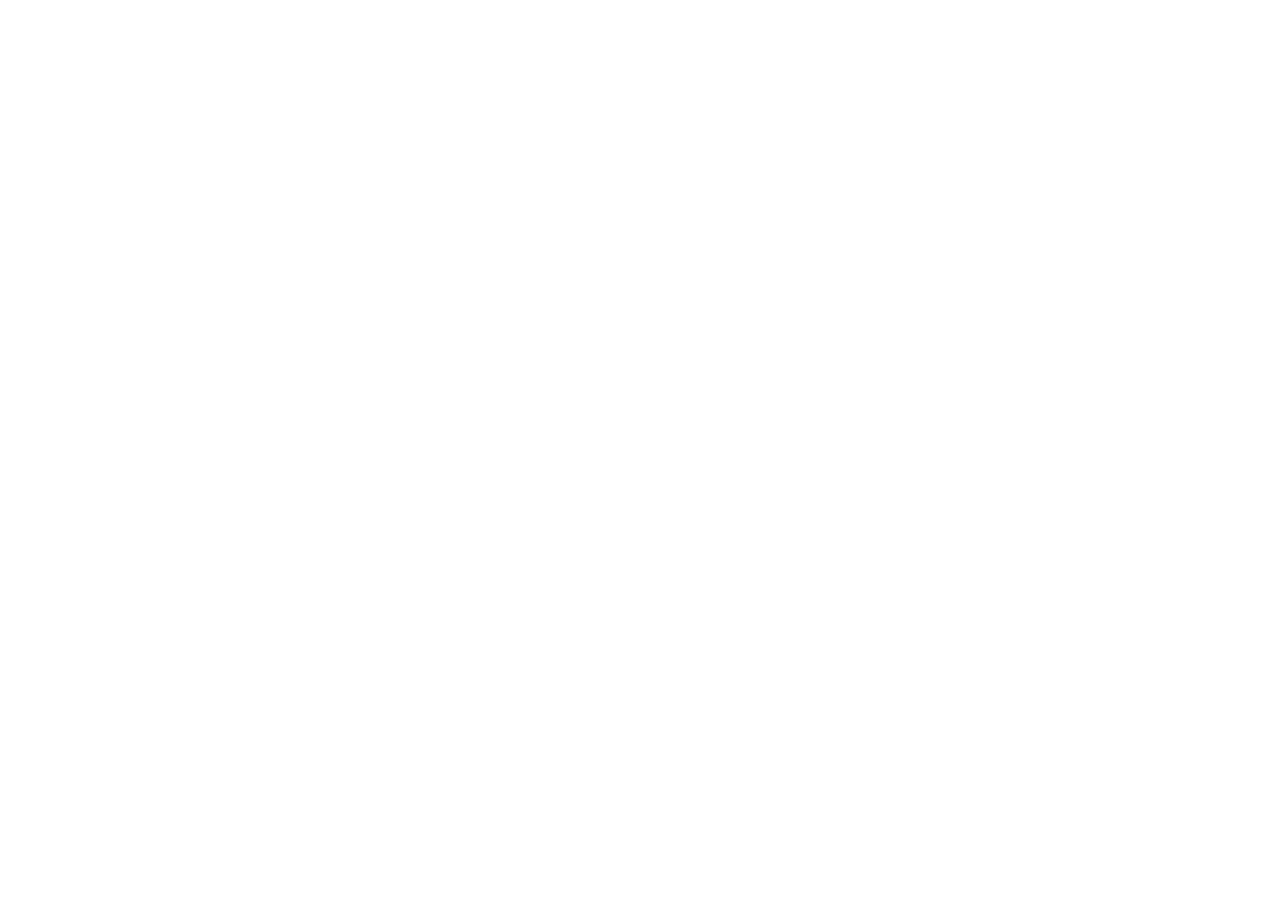
==== pages/game.html @ 950ddf53 "add game.html" ====
<!DOCTYPE html>
<html lang="en">
<head>
  <meta charset="UTF-8">
  <meta http-equiv="X-UA-Compatible" content="IE=edge">
  <meta name="viewport" content="width=device-width, initial-scale=1.0">
  
  <link rel="stylesheet" href="../css/reset.css">
  <link rel="stylesheet" href="../css/game.css">

  <script defer src="../js/game.js"></script>
  
  <title>Memory Game</title>
</head>
<body>

  <div class="grid">
      <div class="card">
        <div class="face front"></div>
        <div class="face back"></div>
      </div>
  </div>
</body>
</html>
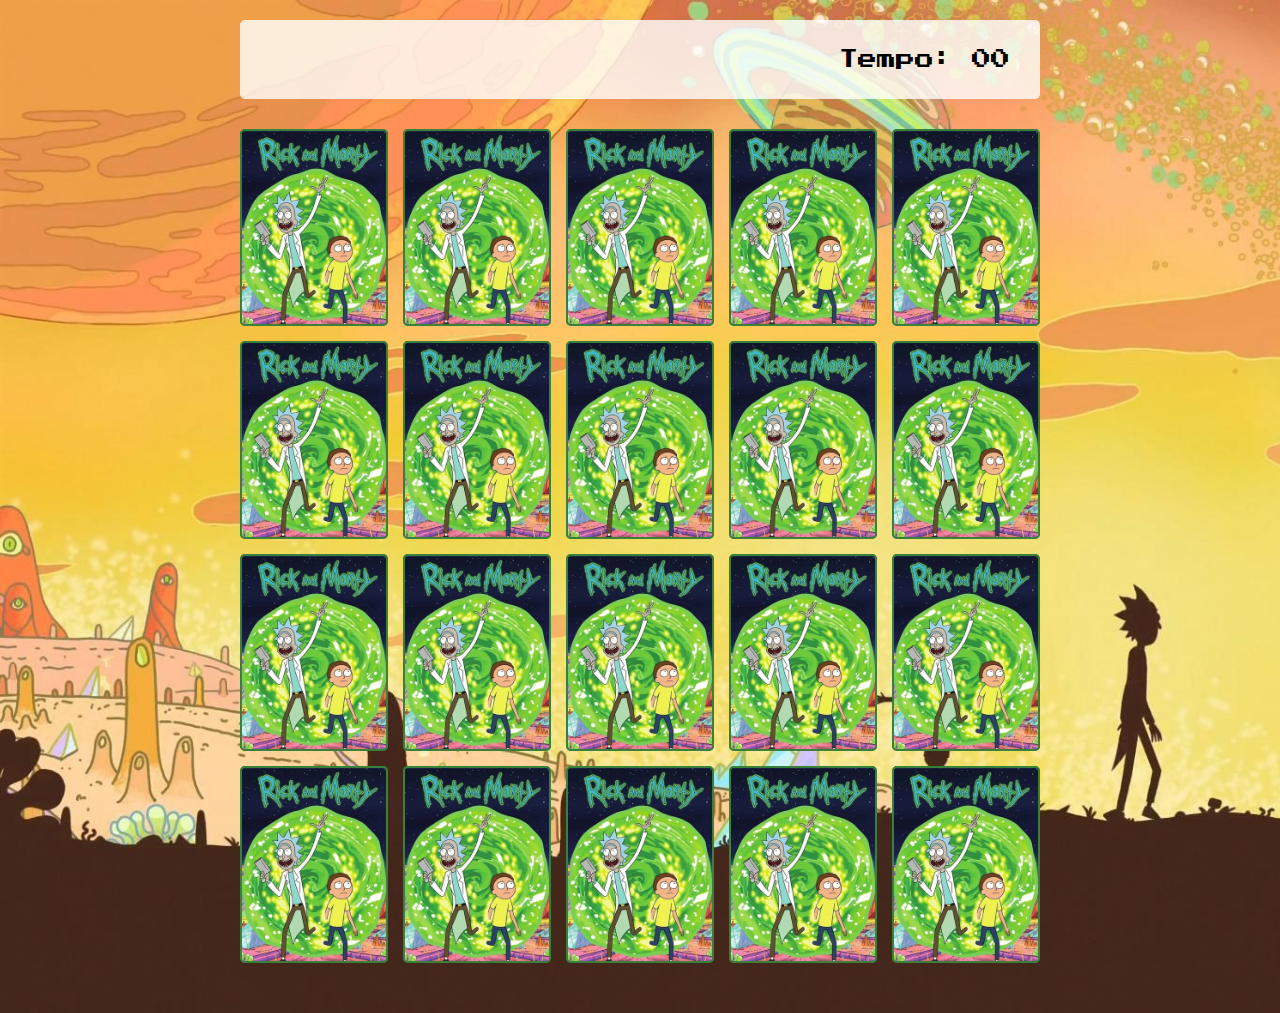
==== commit 5df83024: "main header style" ====
--- a/pages/game.html
+++ b/pages/game.html
@@ -14,11 +14,13 @@
 </head>
 <body>
 
-  <div class="grid">
-      <div class="card">
-        <div class="face front"></div>
-        <div class="face back"></div>
-      </div>
-  </div>
+  <main>
+    <header>
+      <span class="player"></span>
+      <span>Tempo: <span class="timer">00</span></span>
+    </header>
+
+  <div class="grid"></div>
+</main>
 </body>
 </html>--- a/css/game.css
+++ b/css/game.css
@@ -0,0 +1,71 @@
+main {
+  display: flex;
+  flex-direction: column;
+  width: 100%;
+  background-image: url('../images/bg.jpg');
+  background-size: cover;
+  min-height: 100vh;
+  align-items: center;
+  justify-content: center;
+  padding: 20px 20px 50px;
+}
+
+header {
+  display: flex;
+  align-items: center;
+  justify-content: space-between;
+  background-color: rgba(255, 255, 255, 0.8);
+  font-size: 1.2em;
+  width: 100%;
+  max-width: 800px;
+  padding: 30px;
+  margin: 0 0 30px;
+  border-radius: 5px;
+}
+
+.grid{
+  display: grid;
+  grid-template-columns: repeat(5, 1fr);
+  gap: 15px;
+  width: 100%;
+  max-width: 800px;
+  margin: 0 auto;
+}
+
+.card {
+  aspect-ratio: 3/4;
+  width: 100%;
+  border-radius:5px;
+  position: relative;
+  transition: all 400ms ease;
+  transform-style: preserve-3d;
+}
+
+.face {
+  width: 100%;
+  height: 100%;
+  position: absolute;
+  background-size: cover;
+  background-position: center;
+  border: 2px solid #39813a;
+  border-radius:5px;
+  transition: all 400ms ease;
+}
+
+.front {
+  transform: rotateY(180deg);
+}
+
+.back {
+  background-image: url('../images/back.png');
+  backface-visibility: hidden;
+}
+
+.reveal-card {
+  transform: rotateY(180deg);
+}
+
+.disabled-card {
+  filter: saturate(0);
+  opacity: 0.5;
+}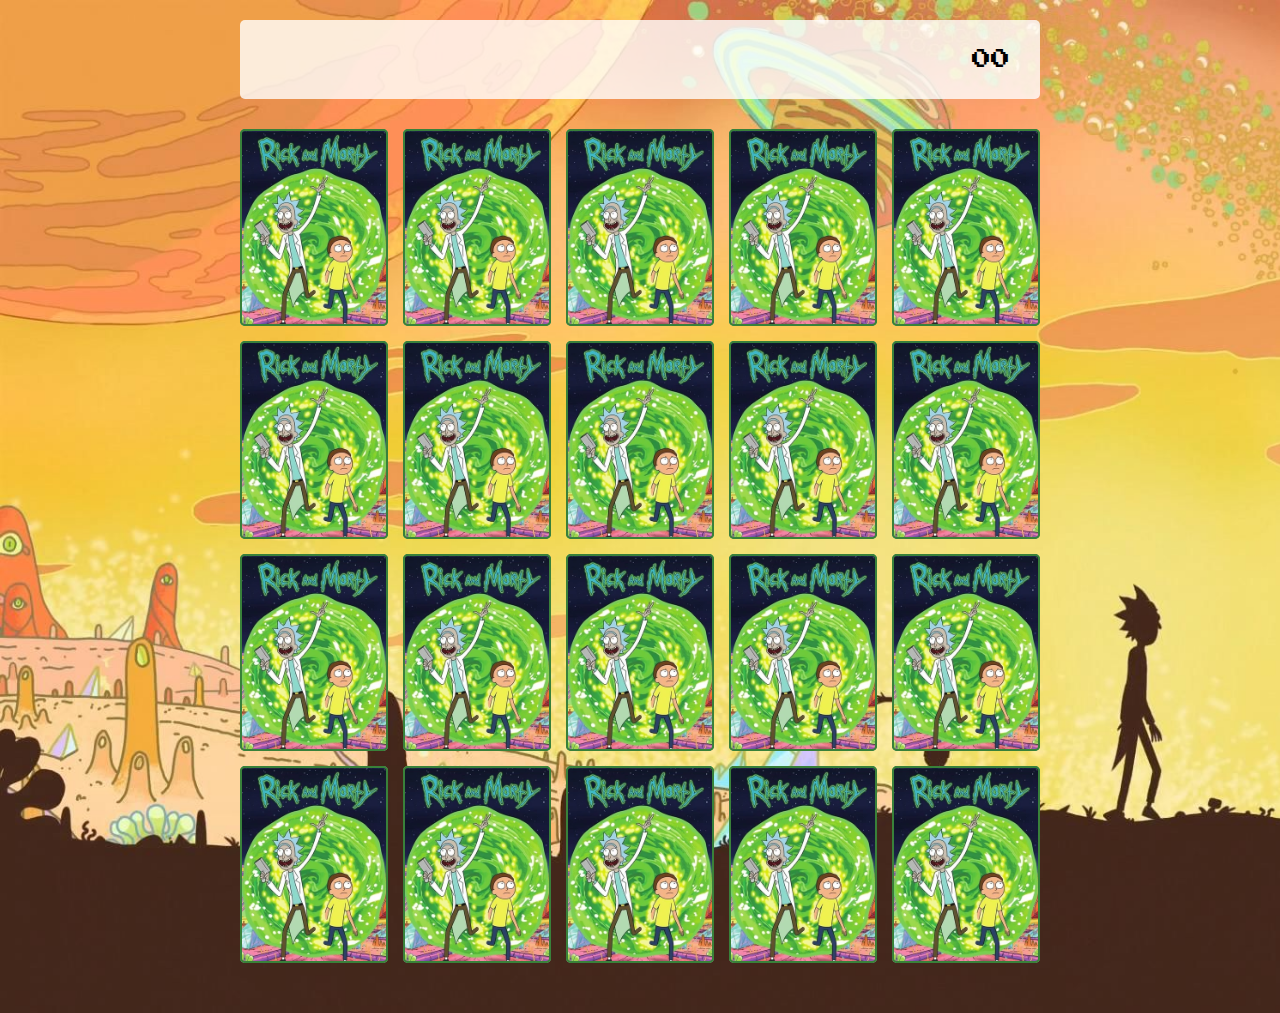
==== commit 35b98552: "refactor" ====
--- a/pages/game.html
+++ b/pages/game.html
@@ -17,7 +17,7 @@
   <main>
     <header>
       <span class="player"></span>
-      <span>Tempo: <span class="timer">00</span></span>
+      <span><span class="timer">00</span></span>
     </header>
 
   <div class="grid"></div>
--- a/css/game.css
+++ b/css/game.css
@@ -39,6 +39,7 @@
   position: relative;
   transition: all 400ms ease;
   transform-style: preserve-3d;
+  background-color: #ccc;
 }
 
 .face {
